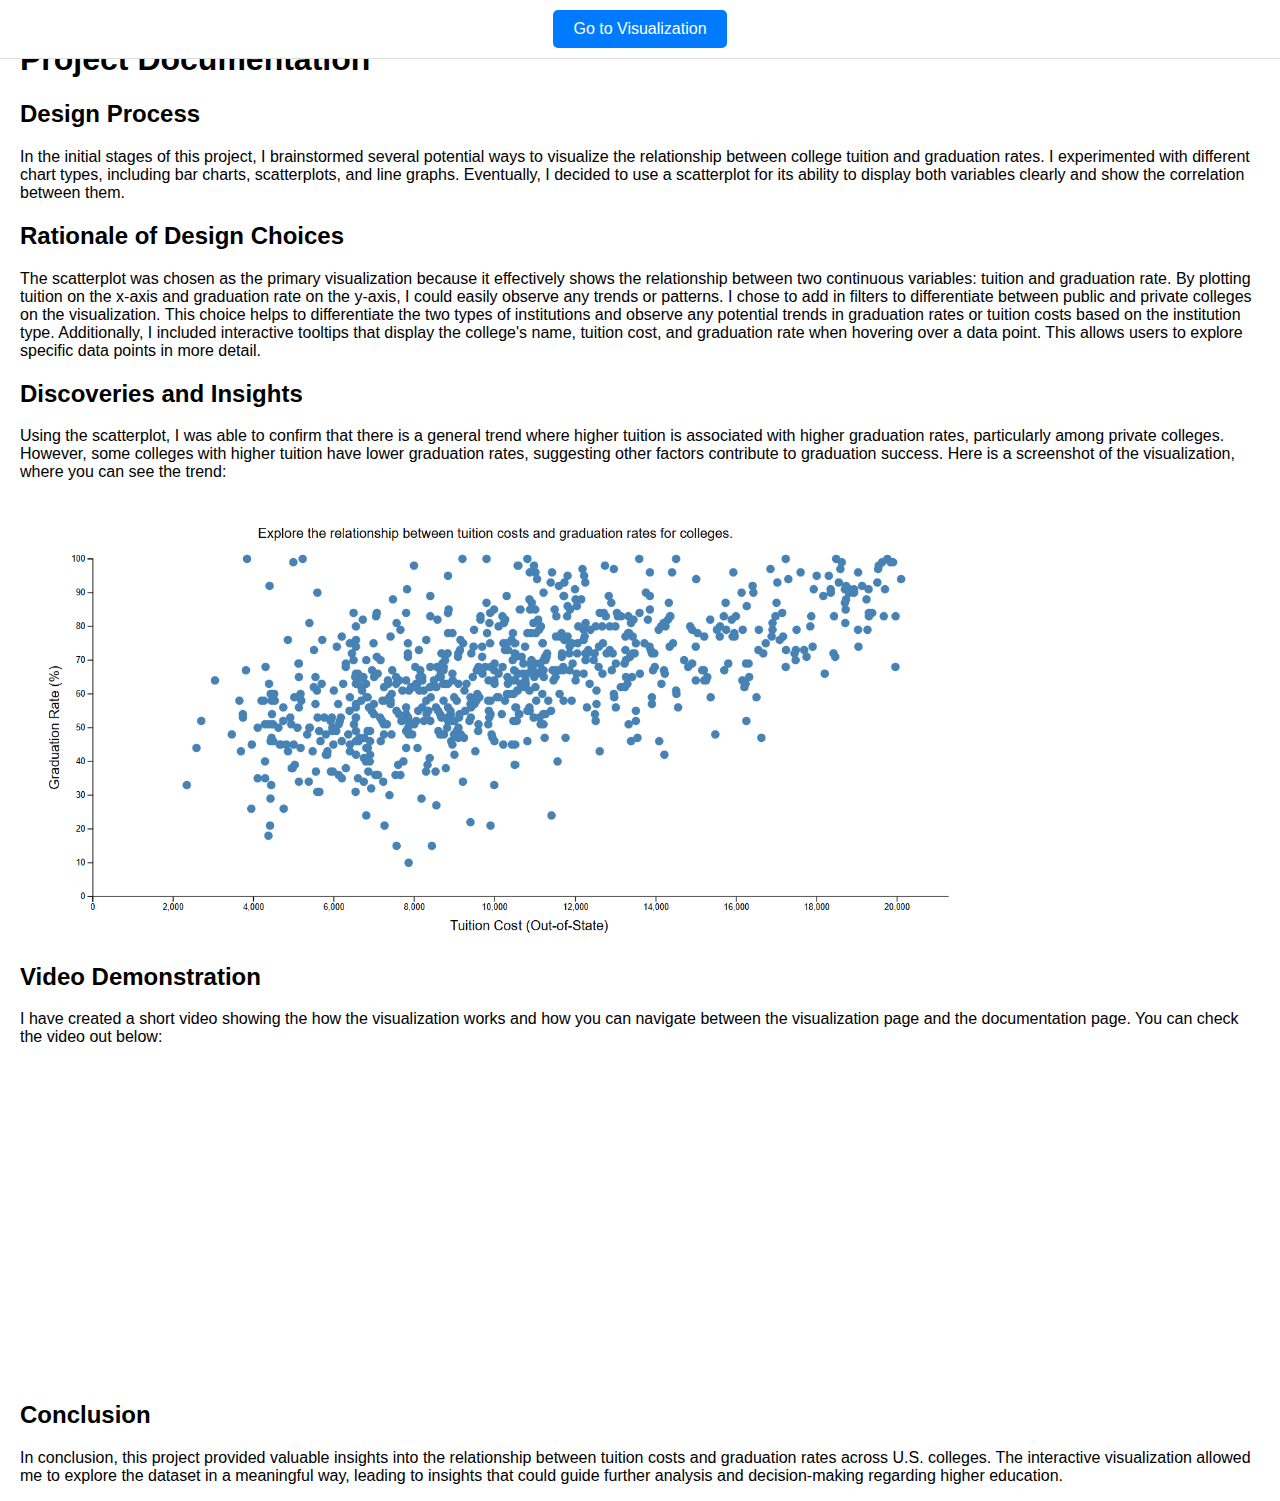
==== documentation.html @ 51c15218 "Add files via upload" ====
<!DOCTYPE html>
<html lang="en">
<head>
    <meta charset="UTF-8">
    <meta name="viewport" content="width=device-width, initial-scale=1.0">
    <title>Documentation</title>
    <link rel="stylesheet" href="styles.css">
</head>
<body class="documentation-page">
<header>
        <a href="visualization.html" class="top-link">Go to Visualization</a>
    </header>

    <!-- Documentation Content -->
    <div class="content">
        <h1>Project Documentation</h1>

        <h2>Design Process</h2>
        <p>In the initial stages of this project, I brainstormed several potential ways to visualize the relationship between college tuition and graduation rates. I experimented with different chart types, including bar charts, scatterplots, and line graphs. Eventually, I decided to use a scatterplot for its ability to display both variables clearly and show the correlation between them.</p>


        <h2>Rationale of Design Choices</h2>
        <p>The scatterplot was chosen as the primary visualization because it effectively shows the relationship between two continuous variables: tuition and graduation rate. By plotting tuition on the x-axis and graduation rate on the y-axis, I could easily observe any trends or patterns. 
        I chose to add in filters to differentiate between public and private colleges on the visualization. This choice helps to differentiate the two types of institutions and observe any potential trends in graduation rates or tuition costs based on the institution type.
        Additionally, I included interactive tooltips that display the college's name, tuition cost, and graduation rate when hovering over a data point. This allows users to explore specific data points in more detail.</p>

        <h2>Discoveries and Insights</h2>
        <p>Using the scatterplot, I was able to confirm that there is a general trend where higher tuition is associated with higher graduation rates, particularly among private colleges. However, some colleges with higher tuition have lower graduation rates, suggesting other factors contribute to graduation success. Here is a screenshot of the visualization, where you can see the trend:</p>
        
        <img src="Screenshot 2024-12-13 012903.png" alt="Scatterplot Screenshot" style="width: 80%; height: auto; margin-top: 20px;"/>

        <h2>Video Demonstration</h2>
        <p>I have created a short video showing the how the visualization works and how you can navigate between the visualization page and the documentation page. You can check the video out below:</p>

        <!-- Embedded YouTube video -->
        <iframe width="560" height="315" src="https://youtu.be/6g7TrO18Ea0" frameborder="0" allow="accelerometer; autoplay; encrypted-media; gyroscope; picture-in-picture" allowfullscreen></iframe>

        <h2>Conclusion</h2>
        <p>In conclusion, this project provided valuable insights into the relationship between tuition costs and graduation rates across U.S. colleges. The interactive visualization allowed me to explore the dataset in a meaningful way, leading to insights that could guide further analysis and decision-making regarding higher education.</p>
    </div>

</body>
</html>
---- styles.css ----
body, html {
    margin: 0;
    padding: 0;
    box-sizing: border-box;
    font-family: Arial, sans-serif;
    height: 100%;
}

.documentation-page {
    display: flex;
    flex-direction: column;
    align-items: center;
    padding: 20px;
    margin: 0;
    height: 100%;
    box-sizing: border-box;
}

header {
    width: 100%;
    text-align: center;
    margin-top: 0;
    position: fixed;
    top: 0;
    background-color: white;
    z-index: 1000;
    padding: 10px 0;
    border-bottom: 1px solid #ddd;
}

header .top-link {
    display: inline-block;
    padding: 10px 20px;
    text-decoration: none;
    background-color: #007bff;
    color: white;
    border-radius: 5px;
    font-size: 16px;
    transition: background-color 0.3s;
}

header .top-link:hover {
    background-color: #0056b3;
}


.documentation-content {
    margin-top: 120px; /* Adjust this space if necessary */
    width: 80%;
    max-width: 900px;
    text-align: left;
    line-height: 1.6;
}


.documentation-content p {
    margin-bottom: 20px;
    text-align: justify;
}


.documentation-content iframe {
    display: block;
    margin: 20px auto;
    max-width: 100%;
    height: auto;
}


.documentation-content a {
    color: #007bff;
    text-decoration: underline;
}

.documentation-content a:hover {
    color: #0056b3;
}

footer {
    text-align: center;
    margin-top: 20px;
    font-size: 14px;
    color: #888;
}
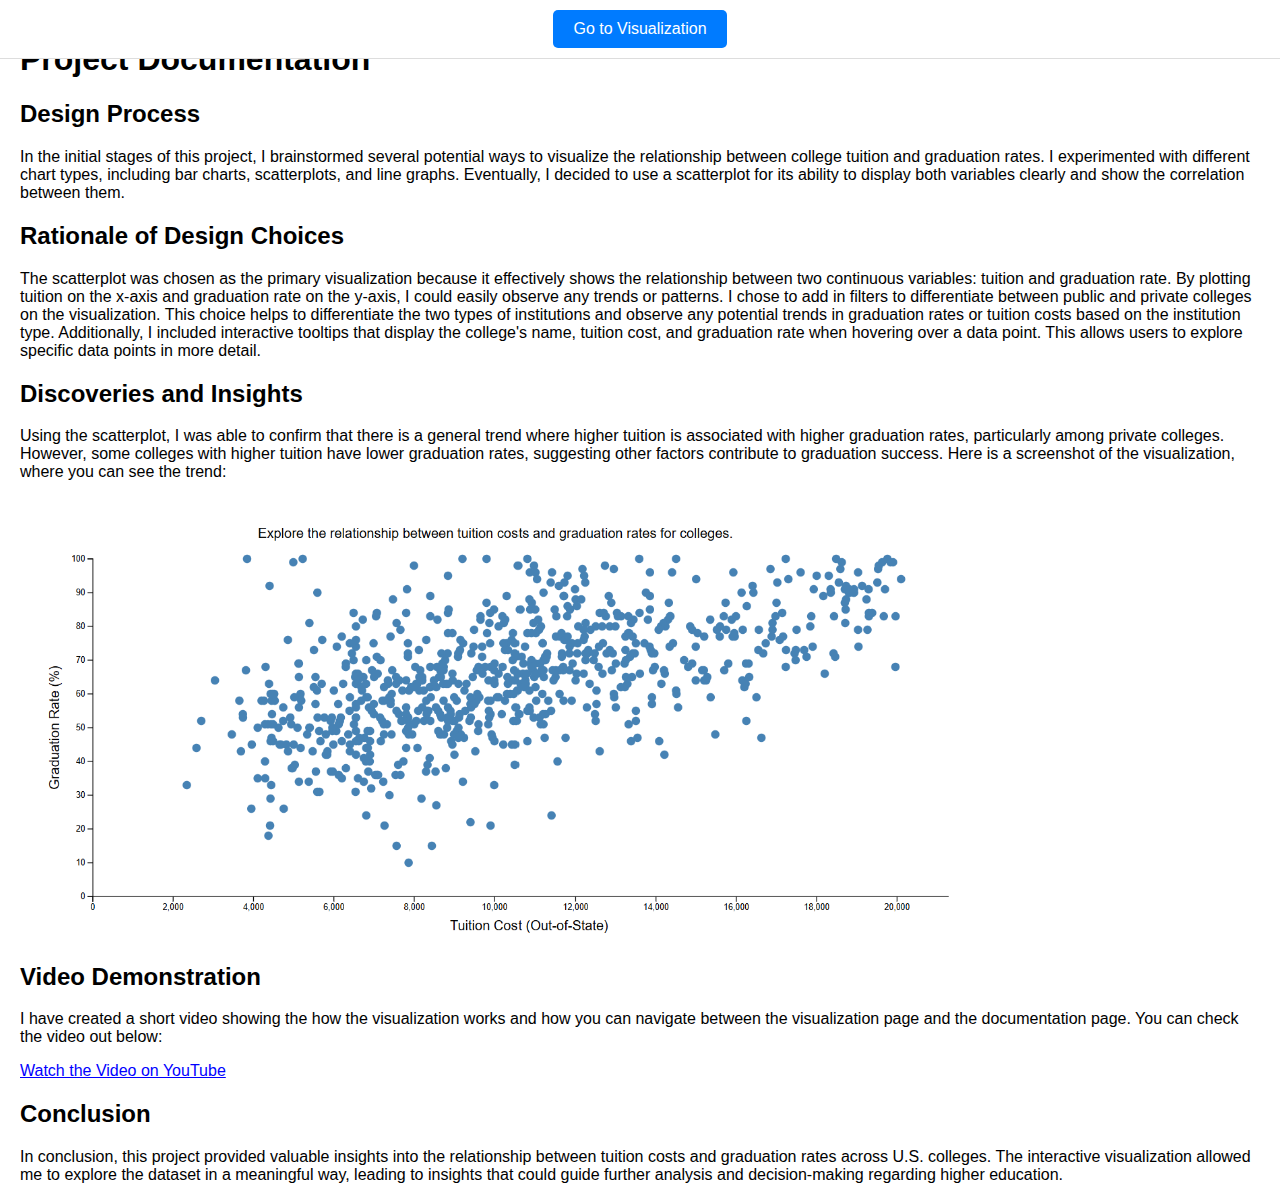
==== commit 7b8239cd: "Update documentation.html" ====
--- a/documentation.html
+++ b/documentation.html
@@ -32,8 +32,9 @@
         <h2>Video Demonstration</h2>
         <p>I have created a short video showing the how the visualization works and how you can navigate between the visualization page and the documentation page. You can check the video out below:</p>
 
-        <!-- Embedded YouTube video -->
-        <iframe width="560" height="315" src="https://youtu.be/6g7TrO18Ea0" frameborder="0" allow="accelerometer; autoplay; encrypted-media; gyroscope; picture-in-picture" allowfullscreen></iframe>
+        <a href="https://www.youtube.com/watch?v=your-video-id" target="_blank" style="text-decoration: underline; color: blue;">
+    Watch the Video on YouTube
+</a>
 
         <h2>Conclusion</h2>
         <p>In conclusion, this project provided valuable insights into the relationship between tuition costs and graduation rates across U.S. colleges. The interactive visualization allowed me to explore the dataset in a meaningful way, leading to insights that could guide further analysis and decision-making regarding higher education.</p>
